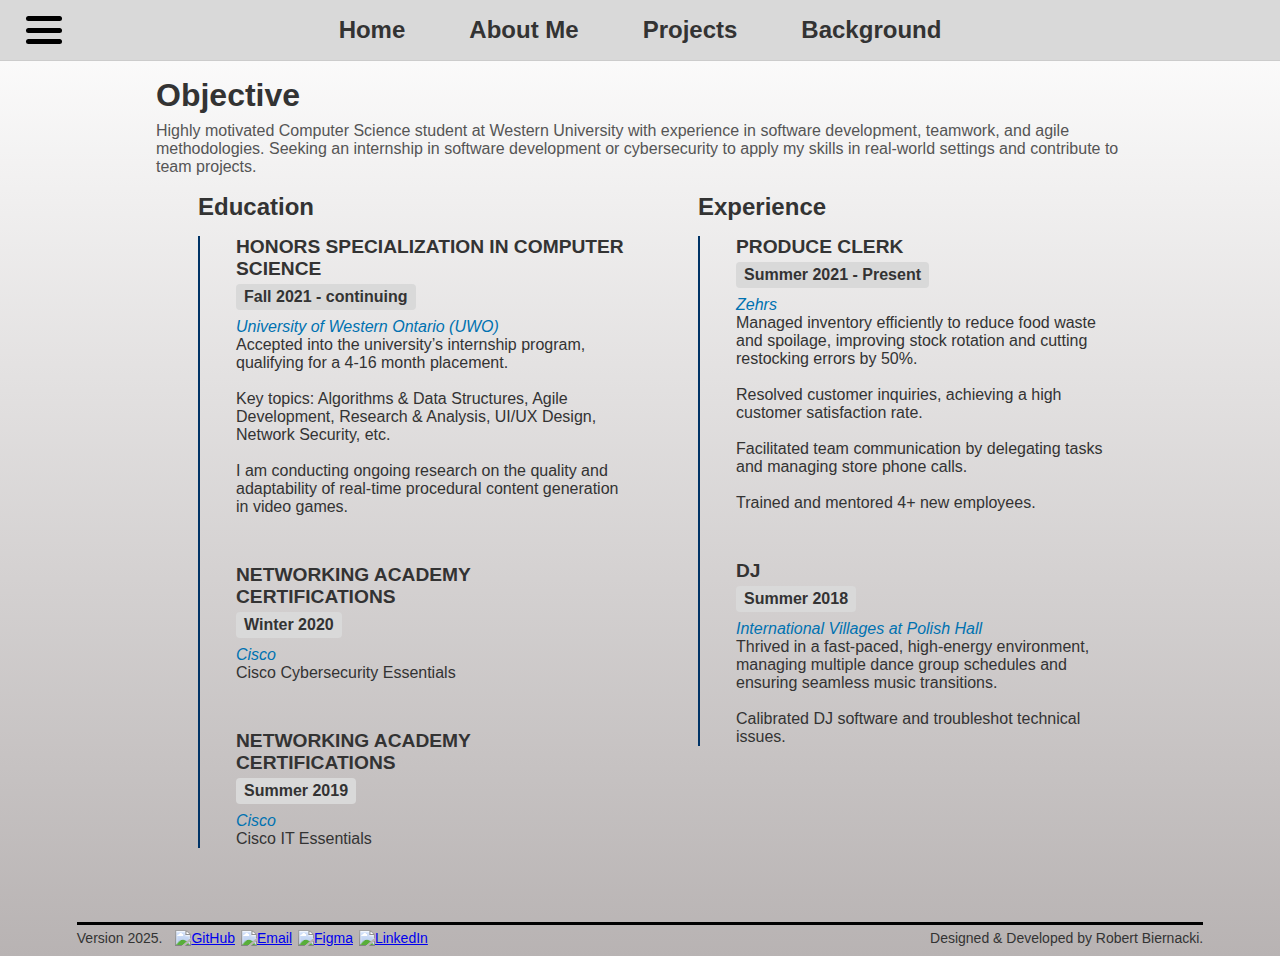
==== background.html @ 01477159 "uploaded html pages & css" ====
<!DOCTYPE html>
<html lang="en">
<head>
  <meta charset="UTF-8"/>
  <title>Background | Robert Bieniecki</title>
  <link rel="stylesheet" href="css/mainStyles.css"/>
  <link rel="stylesheet" href="css/backgroundStyles.css"/>
</head>
<body>

  <!-- Header -->
  <div id="header-container"></div>

  <div class="resume-section">
    <h1 class="resume-title">Objective</h1>
    <p class="resume-subtitle">
      Highly motivated Computer Science student at Western University with experience in software development,
      teamwork, and agile methodologies. Seeking an internship in software development or cybersecurity to apply my skills 
      in real-world settings and contribute to team projects.
    </p>
  
    <div class="resume-columns">
      <!-- Education Column -->
      <div class="education-column">
        <h2>Education</h2>
        <div class="timeline">

          <!-- Edu 1 -->
          <div class="timeline-item">
            <div class="timeline-content">
              <h3>HONORS SPECIALIZATION IN COMPUTER SCIENCE</h3>
              <div class="timeline-badge">Fall 2021 - continuing</div>
              <p>
                <span class="blue-italic">University of Western Ontario (UWO)</span><br>
                Accepted into the university’s internship program, qualifying for a 4-16 month placement. <br><br>
                Key topics: Algorithms & Data Structures, Agile Development, Research & Analysis, UI/UX Design, Network Security, etc.<br><br>
                I am conducting ongoing research on the quality and adaptability of real-time procedural content generation in video games.
              </p>
            </div>
          </div>
  
          <!-- Edu 1 -->
          <div class="timeline-item">
            <div class="timeline-content">
              <h3>NETWORKING ACADEMY CERTIFICATIONS</h3>
              <div class="timeline-badge">Winter 2020</div>
              <p>
                <span class="blue-italic">Cisco</span><br>
                Cisco Cybersecurity Essentials
              </p>
            </div>
          </div>

          <!-- Edu 3 -->
          <div class="timeline-item">
            <div class="timeline-content">
              <h3>NETWORKING ACADEMY CERTIFICATIONS</h3>
              <div class="timeline-badge">Summer 2019</div>
              <p>
                <span class="blue-italic">Cisco</span><br>
                Cisco IT Essentials
              </p>
            </div>
          </div>
        </div>
      </div>

      <!-- Experience Column -->
      <div class="experience-column">
        <h2>Experience</h2>
        <div class="timeline">

          <!-- Job 1-->
          <div class="timeline-item">
            <div class="timeline-content">
              <h3>PRODUCE CLERK</h3>
              <div class="timeline-badge">Summer 2021 - Present</div>
              <p>
                <span class="blue-italic">Zehrs</span><br>
                Managed inventory efficiently to reduce food waste and spoilage, improving stock rotation and cutting restocking errors by 50%.<br><br>
                Resolved customer inquiries, achieving a high customer satisfaction rate.<br><br>
                Facilitated team communication by delegating tasks and managing store phone calls.<br><br>
                Trained and mentored 4+ new employees.
              </p>
            </div>
          </div>
  
          <!-- Job 2-->
          <div class="timeline-item">
            <div class="timeline-content">
              <h3>DJ</h3>
              <div class="timeline-badge">Summer 2018</div>
              <p>
                <span class="blue-italic">International Villages at Polish Hall</span><br>
                Thrived in a fast-paced, high-energy environment, managing multiple dance group schedules and ensuring seamless music transitions.<br><br>
                Calibrated DJ software and troubleshot technical issues.
              </p>
            </div>
          </div>
        </div> 
      </div>
    </div>
  </div>

  <!-- Footer -->
  <div id="footer-container"></div>
  
  <script src="scripts/mainScript.js"></script>
</body>
</html>
---- css/mainStyles.css ----
* {
  box-sizing: border-box;
  margin: 0;
  padding: 0;
}

body {
  font-family: Arial, sans-serif;
  color: #333;
  display: flex;
  flex-direction: column;
  min-height: 100vh;
  background: linear-gradient(to bottom, #FFFFFF, #B8B3B3);
}


/* Header */
header {
  background-color: #D9D9D9;
  padding: 1rem 1rem;
  border-bottom: 1px solid #ccc;
}


/* Banner */
.banner {
  width: 100%;
  display: flex;
  align-items: center;
  justify-content: center;
  position: relative;
}


/* Text Button */
.text-button {
  list-style: none;
  display: flex;
  justify-content: center;
  gap: 4rem;
}
.text-button a {
  text-decoration: none;
  color: #333;
  font-weight: bold;
  transition: none;
  font-size: 24px;
}
.text-button a:hover {
  color: #0072B1;
  text-decoration: underline;
}


/* Hamburger Menu */
.ham-menu {
  height: 45px;
  width: 36px;
  position: absolute;
  left: 10px;
  top: 50%;
  transform: translateY(-50%);
  cursor: pointer;
}
.ham-menu span {
  height: 5px;
  width: 100%;
  background-color: #000000;
  border-radius: 25px;
  position: absolute;
  left: 50%;
  top: 50%;
  transform: translate(-50%, -50%);
  transition: .3s ease;
}
.ham-menu span:nth-child(1) {
  top: 25%;
}
.ham-menu span:nth-child(3) {
  top: 75%;
}
.ham-menu.active span {
  background-color: rgb(0, 0, 0);
}
.ham-menu.active span:nth-child(1) {
  top: 50%;
  transform: translate(-50%, -50%) rotate(45deg);
}
.ham-menu.active span:nth-child(2) {
  opacity: 0;
}
.ham-menu.active span:nth-child(3) {
  top: 50%;
  transform: translate(-50%, -50%) rotate(-45deg);
}
.ham-menu:hover span {
  background-color: #0072B1;
}


/* Sidebar (Preferences) */
.sidebar {
  position: absolute;
  top: 70px;
  left: -250px;
  width: 210px;
  max-height: 400px;
  background-color: #d3d3d3;
  padding: 20px;
  transition: left 0.3s ease-in-out;
  box-shadow: 2px 2px 10px rgba(0, 0, 0, 0.2);
  border: 1px solid black;
  border-top-right-radius: 10px;
  border-bottom-right-radius: 10px;
}
.sidebar.open {
  left: 0;
}
.sidebar-divider {
  border: none;
  height: 1px;
  background-color: black;
  margin: 10px 0;
}


/* Sidebar Text & Buttons */
.toggle-container {
  display: flex;
  align-items: center;
  justify-content: space-between;
  margin-top: 10px;
  font-size: 14px;
}


/* Sidebar Panel Buttons */
.toggle {
  position: relative;
  width: 50px;
  height: 25px;
  background: white;
  border-radius: 15px;
  cursor: pointer;
  display: flex;
  align-items: center;
  padding: 2px;
}
.toggle::before {
  content: "";
  width: 20px;
  height: 20px;
  background: yellow;
  border-radius: 50%;
  transition: transform 0.3s;
}
.toggle.active {
  background-color: #5f4c4c;
}
.toggle.active::before {
  transform: translateX(25px);
}


/* Footer */
footer {
  width: 100%;
  position: relative;
  bottom: 0;
  padding: 10px 0;
  text-align: center;
}
.footer-line {
  width: 88%;
  height: 3px;
  background-color: black;
  margin: 0 auto;
}
.footer-content {
  display: flex;
  justify-content: space-between;
  align-items: center;
  width: 88%;
  margin: 5px auto 0 auto;
  font-size: 14px;
}
.footer-left {
  display: flex;
  align-items: center;
}
.footer-left span {
  margin-right: 10px;
}
.footer-left img {
  width: 20px;
  height: 20px;
  margin: 0 3px;
}
.footer-right {
  font-size: 14px;
}


/* Dark Mode */
.dark-mode {
  background: #121212;
  color: #f1f1f1;
}
.dark-mode header {
  background-color: #1e1e1e;
  border-bottom-color: #333;
}
.dark-mode .text-button a {
  color: #f1f1f1;
}
.dark-mode .sidebar {
  background-color: #1e1e1e;
  border-color: #f1f1f1;
}
.dark-mode .footer-line {
  background-color: #f1f1f1;
}
---- css/backgroundStyles.css ----
/* Resume Section */
.resume-section {
  max-width: 1000px;
  margin: 0 auto;
  padding: 1rem;
}
.resume-title {
  font-size: 2rem;
  font-weight: bold;
  margin-bottom: 0.5rem;
}
.resume-subtitle {
  margin-bottom: 2rem;
  font-size: 1rem;
  color: #555;
}


/* Education Column & Experience Column */
.resume-columns {
  display: flex;
  gap: 2rem;
}
.education-column,
.experience-column {
  flex: 1;
}


/* Timeline & Content Formatting */
.timeline {
  position: relative;
  margin-left: 2rem;
  padding-left: 2rem;
}
.timeline::before {
  content: "";
  position: absolute;
  left: 10px;
  top: 0;
  bottom: 0;
  width: 2px;
  background-color: #003366;
  z-index: 0;
}
.timeline-item {
  position: relative;
  margin-bottom: 3rem;
}
.timeline-content {
  margin-left: 1rem;
  margin-bottom: 1rem;
}
.timeline-content h3 {
  margin: 0 0 0.25rem 0;
  font-size: 1.2rem;
  font-weight: bold;
}
.timeline-badge {
  display: inline-block;
  background-color: #d9d9d9;
  padding: 0.25rem 0.5rem;
  margin-bottom: 0.5rem;
  border-radius: 4px;
  font-weight: bold;
}
.blue-italic {
  color: #0072B1;
  font-style: italic;
}
.education-column h2,
.experience-column h2 {
  position: relative;
  left: calc(2rem + 10px);
  top: -15px;
}
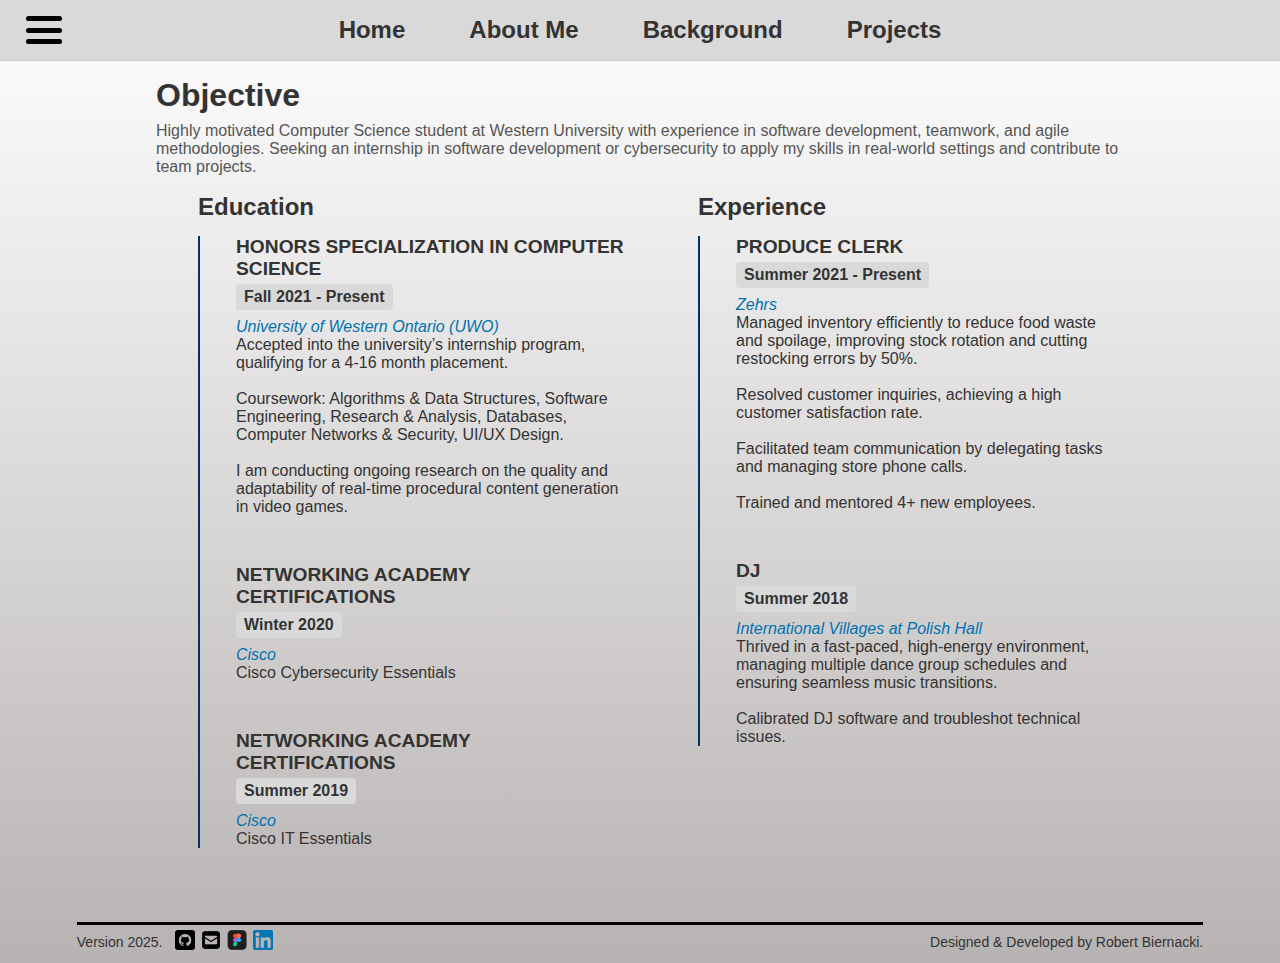
==== commit e890111f: "updated" ====
--- a/background.html
+++ b/background.html
@@ -29,11 +29,11 @@
           <div class="timeline-item">
             <div class="timeline-content">
               <h3>HONORS SPECIALIZATION IN COMPUTER SCIENCE</h3>
-              <div class="timeline-badge">Fall 2021 - continuing</div>
+              <div class="timeline-badge">Fall 2021 - Present</div>
               <p>
                 <span class="blue-italic">University of Western Ontario (UWO)</span><br>
                 Accepted into the university’s internship program, qualifying for a 4-16 month placement. <br><br>
-                Key topics: Algorithms & Data Structures, Agile Development, Research & Analysis, UI/UX Design, Network Security, etc.<br><br>
+                Coursework: Algorithms & Data Structures, Software Engineering, Research & Analysis, Databases, Computer Networks & Security, UI/UX Design.<br><br>
                 I am conducting ongoing research on the quality and adaptability of real-time procedural content generation in video games.
               </p>
             </div>
--- a/css/mainStyles.css
+++ b/css/mainStyles.css
@@ -201,22 +201,68 @@
 }
 
 
-/* Dark Mode */
+/* Dark Mode Styles for Main Styles */
 .dark-mode {
-  background: #121212;
-  color: #f1f1f1;
-}
+  background: #1A1A1A !important;
+  color: #E0E0E0;
+}
+
+/* Header */
 .dark-mode header {
-  background-color: #1e1e1e;
-  border-bottom-color: #333;
+  background-color: #1A1A1A;
+  border-bottom: 1px solid #E3B448;
 }
 .dark-mode .text-button a {
-  color: #f1f1f1;
-}
+  color: #E0E0E0;
+}
+.dark-mode .text-button a:hover {
+  color: #F9A825;
+}
+
+/* Hamburger Menu */
+.dark-mode .ham-menu span {
+  background-color: #E3B448;
+}
+.dark-mode .ham-menu:hover span {
+  background-color: #F9A825;
+}
+.dark-mode .ham-menu.active span {
+  background-color: #F9A825;
+}
+
+/* Sidebar Preferences, Text, Buttons */
 .dark-mode .sidebar {
-  background-color: #1e1e1e;
-  border-color: #f1f1f1;
-}
+  background-color: #1A1A1A;
+  border-color: #E3B448;
+  color: #FFFFFF;
+}
+.dark-mode .sidebar-divider {
+  background-color: #E3B448;
+}
+.dark-mode .toggle-container {
+  color: #FFFFFF;
+}
+.dark-mode .toggle {
+  background: #2D2D2D;
+}
+.dark-mode .toggle::before {
+  background: #E3B448;
+}
+.dark-mode .toggle.active {
+  background-color: #3A3A3A;
+}
+.dark-mode .toggle.active::before {
+  background: #E3B448;
+}
+
+/* Footer */
 .dark-mode .footer-line {
-  background-color: #f1f1f1;
-}
+  background-color: #E3B448;
+}
+.dark-mode .footer-content {
+  color: #B0B0B0;
+}
+.dark-mode .footer-left img[src*="github"],
+.dark-mode .footer-left img[src*="email"] {
+  filter: invert(12%) sepia(0%) saturate(0%) hue-rotate(160deg) brightness(75%) contrast(90%);
+}
--- a/css/backgroundStyles.css
+++ b/css/backgroundStyles.css
@@ -74,3 +74,50 @@
   left: calc(2rem + 10px);
   top: -15px;
 }
+
+
+/* Dark Mode Styles for Background Page */
+.resume-section {
+  max-width: 1000px;
+  margin: 0 auto;
+  padding: 1rem;
+}
+.dark-mode .resume-section {
+  background-color: #0A0A0A;
+  color: #E0E0E0;
+  background: radial-gradient(circle, #1A1A1A 30%, #0A0A0A 100%);
+}
+.resume-title {
+  font-size: 2rem;
+  font-weight: bold;
+  margin-bottom: 0.5rem;
+}
+.dark-mode .resume-title {
+  color: #E0E0E0;
+}
+.dark-mode .resume-subtitle.objective {
+  color: #FFFFFF;
+}
+.resume-subtitle {
+  margin-bottom: 2rem;
+  font-size: 1rem;
+  color: #555;
+}
+.dark-mode .resume-subtitle {
+  color: #E0E0E0;
+}
+
+/* Education & Experience Columns */
+.dark-mode .education-column, 
+.dark-mode .experience-column {
+  color: #E0E0E0;
+}
+
+/* Timeline Styling */
+.dark-mode .timeline::before {
+  background-color: #E3B448;
+}
+.dark-mode .timeline-badge {
+  background-color: #F9A825;
+  color: #0A0A0A;
+}
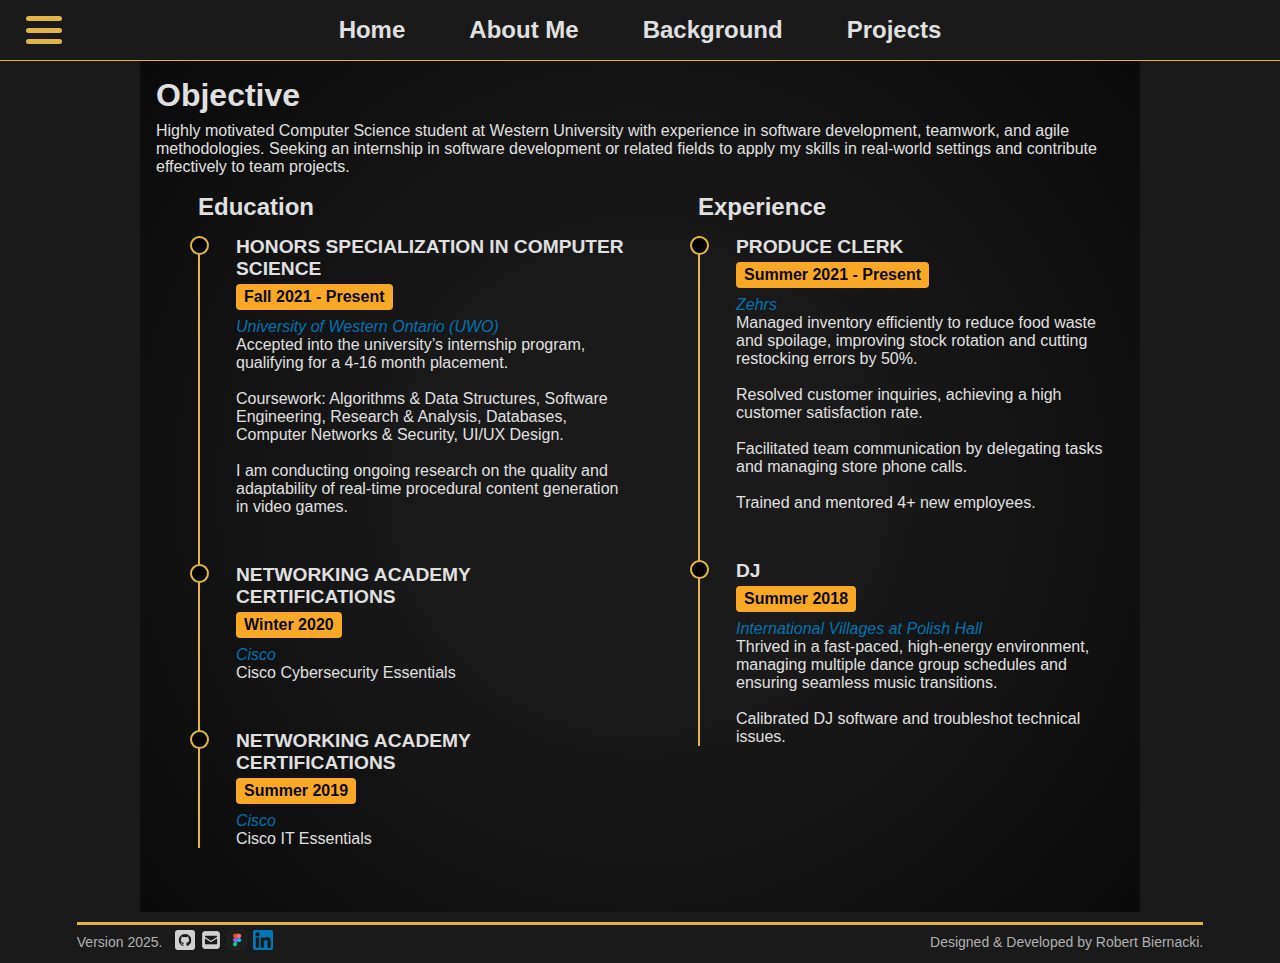
==== commit ca2546f8: "update" ====
--- a/background.html
+++ b/background.html
@@ -15,8 +15,8 @@
     <h1 class="resume-title">Objective</h1>
     <p class="resume-subtitle">
       Highly motivated Computer Science student at Western University with experience in software development,
-      teamwork, and agile methodologies. Seeking an internship in software development or cybersecurity to apply my skills 
-      in real-world settings and contribute to team projects.
+      teamwork, and agile methodologies. Seeking an internship in software development or related fields to 
+      apply my skills in real-world settings and contribute effectively to team projects.
     </p>
   
     <div class="resume-columns">
--- a/css/mainStyles.css
+++ b/css/mainStyles.css
@@ -101,6 +101,7 @@
 /* Sidebar (Preferences) */
 .sidebar {
   position: absolute;
+  z-index: 9999;
   top: 70px;
   left: -250px;
   width: 210px;
@@ -264,5 +265,5 @@
 }
 .dark-mode .footer-left img[src*="github"],
 .dark-mode .footer-left img[src*="email"] {
-  filter: invert(12%) sepia(0%) saturate(0%) hue-rotate(160deg) brightness(75%) contrast(90%);
-}
+  filter: invert(90%) sepia(0%) saturate(0%) hue-rotate(0deg) brightness(95%) contrast(90%);
+}
--- a/css/backgroundStyles.css
+++ b/css/backgroundStyles.css
@@ -40,8 +40,20 @@
   top: 0;
   bottom: 0;
   width: 2px;
-  background-color: #003366;
+  background-color: #000000;
   z-index: 0;
+}
+.timeline-item::before {
+  content: "";
+  position: absolute;
+  left: -30px;
+  top: 0;
+  width: 15px;
+  height: 15px;
+  background: #fff;
+  border: 2px solid #000000;
+  border-radius: 50%;
+  z-index: 2;
 }
 .timeline-item {
   position: relative;
@@ -117,6 +129,10 @@
 .dark-mode .timeline::before {
   background-color: #E3B448;
 }
+.dark-mode .timeline-item::before {
+  background: #000000;
+  border: 2px solid #E3B448;
+}
 .dark-mode .timeline-badge {
   background-color: #F9A825;
   color: #0A0A0A;
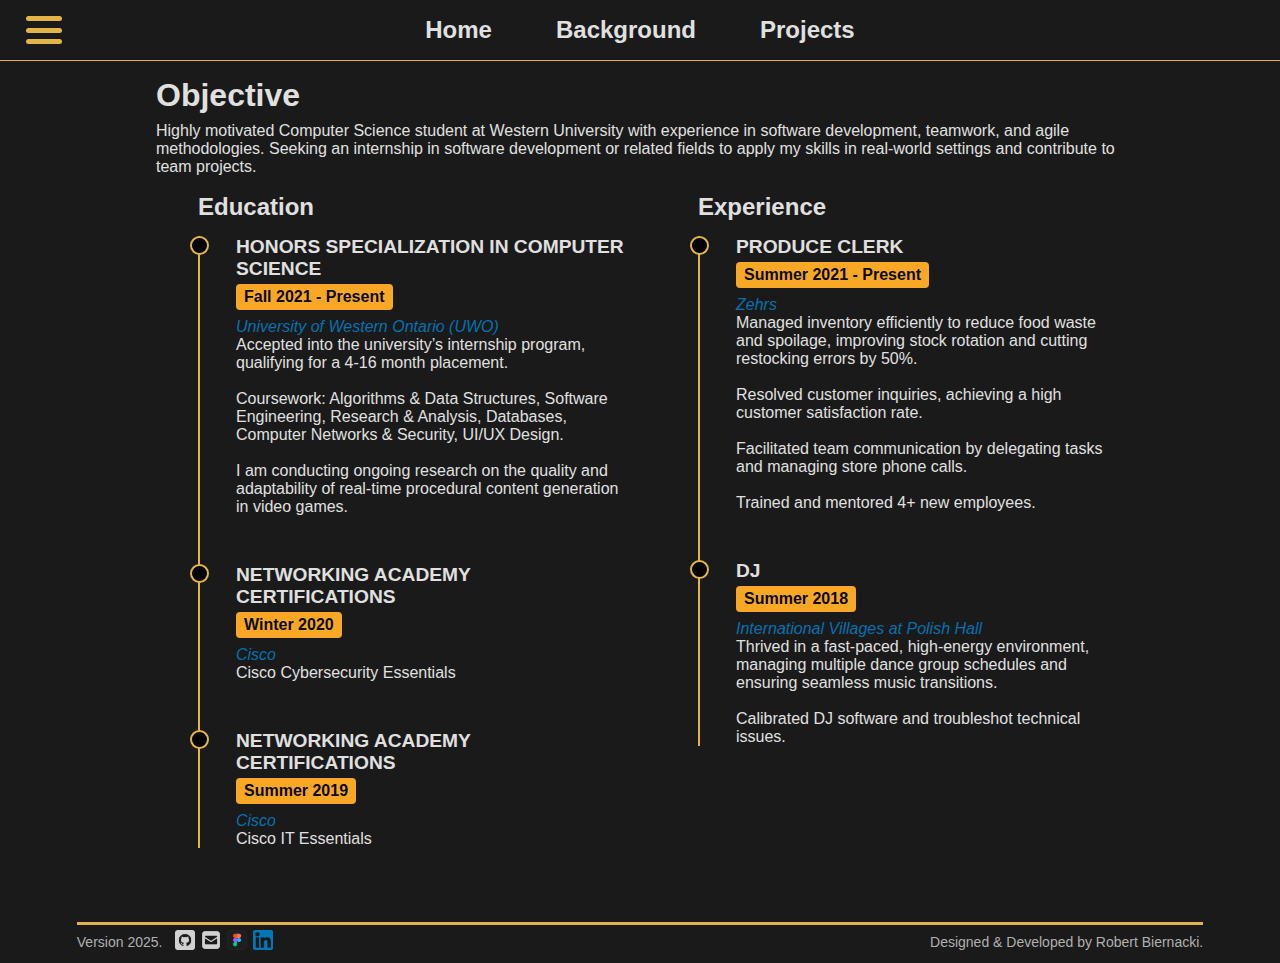
==== commit 719da6a3: "update" ====
--- a/background.html
+++ b/background.html
@@ -16,7 +16,7 @@
     <p class="resume-subtitle">
       Highly motivated Computer Science student at Western University with experience in software development,
       teamwork, and agile methodologies. Seeking an internship in software development or related fields to 
-      apply my skills in real-world settings and contribute effectively to team projects.
+      apply my skills in real-world settings and contribute to team projects.
     </p>
   
     <div class="resume-columns">
--- a/css/backgroundStyles.css
+++ b/css/backgroundStyles.css
@@ -95,9 +95,7 @@
   padding: 1rem;
 }
 .dark-mode .resume-section {
-  background-color: #0A0A0A;
   color: #E0E0E0;
-  background: radial-gradient(circle, #1A1A1A 30%, #0A0A0A 100%);
 }
 .resume-title {
   font-size: 2rem;
